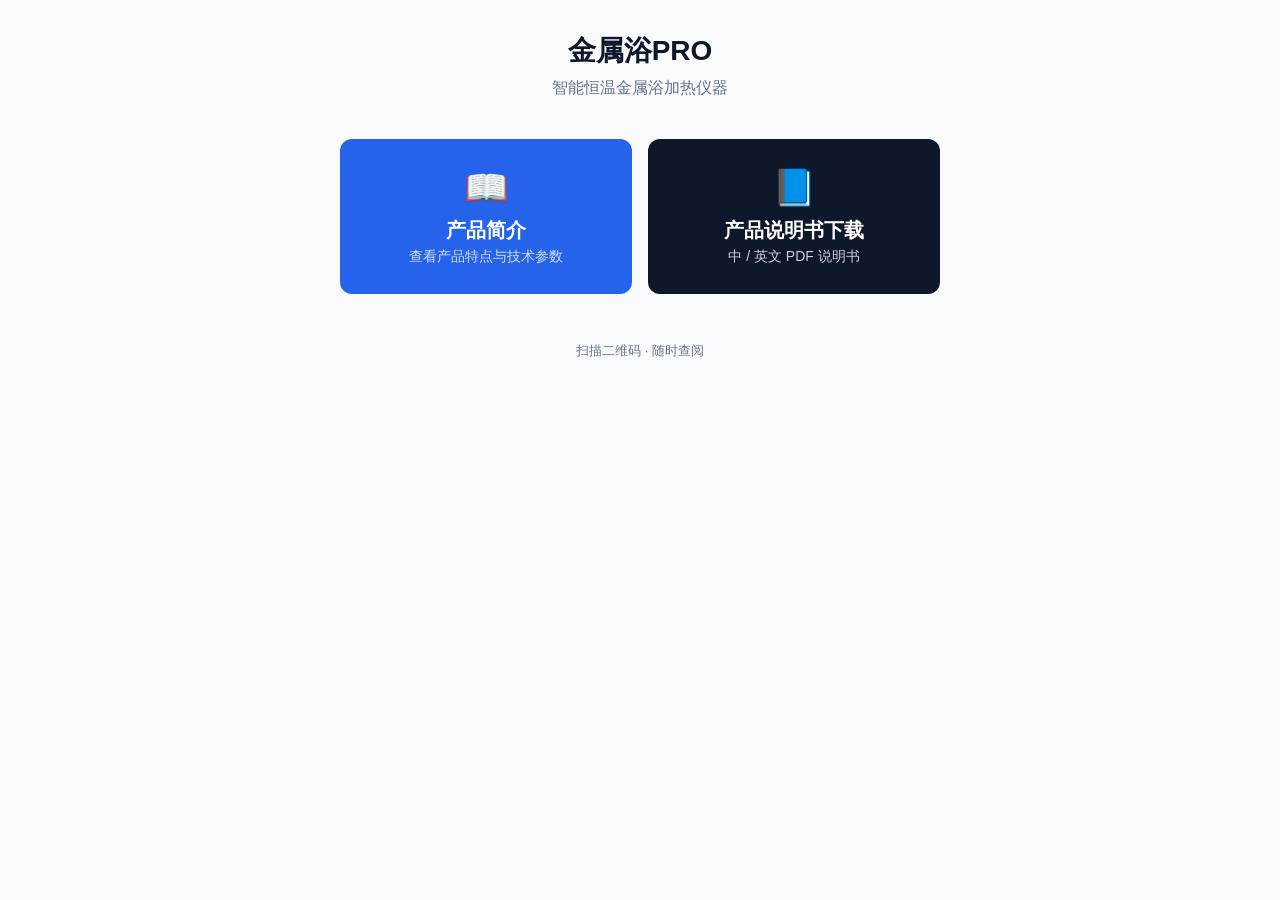
==== index.html @ ec044564 "初始提交：金属浴PRO产品手册网站 + 二维码" ====
<!DOCTYPE html>
<html lang="zh-CN">
<head>
  <meta charset="UTF-8">
  <meta name="viewport" content="width=device-width, initial-scale=1.0">
  <title>金属浴PRO · 产品手册</title>
  <link rel="stylesheet" href="style.css">
</head>
<body>
  <div class="container">
    <header>
      <h1>金属浴PRO</h1>
      <p class="subtitle">智能恒温金属浴加热仪器</p>
    </header>

    <main class="hero">
      <a href="intro.html" class="btn btn-primary">
        <span class="btn-icon">📖</span>
        <span class="btn-text">产品简介</span>
        <span class="btn-desc">查看产品特点与技术参数</span>
      </a>
      <a href="manuals.html" class="btn btn-secondary">
        <span class="btn-icon">📘</span>
        <span class="btn-text">产品说明书下载</span>
        <span class="btn-desc">中 / 英文 PDF 说明书</span>
      </a>
    </main>

    <footer>
      <p>扫描二维码 · 随时查阅</p>
    </footer>
  </div>
</body>
</html>
---- style.css ----
* {
  margin: 0;
  padding: 0;
  box-sizing: border-box;
}

:root {
  --primary: #2563eb;
  --primary-hover: #1d4ed8;
  --secondary: #0f172a;
  --bg: #f8fafc;
  --card-bg: #ffffff;
  --text: #1e293b;
  --text-muted: #64748b;
  --border: #e2e8f0;
  --radius: 12px;
}

body {
  font-family: -apple-system, BlinkMacSystemFont, "Segoe UI", "PingFang SC",
    "Hiragino Sans GB", "Microsoft YaHei", sans-serif;
  background: var(--bg);
  color: var(--text);
  min-height: 100vh;
  -webkit-font-smoothing: antialiased;
}

.container {
  max-width: 640px;
  margin: 0 auto;
  padding: 32px 20px 48px;
}

header {
  text-align: center;
  margin-bottom: 40px;
}

header h1 {
  font-size: 28px;
  font-weight: 700;
  color: var(--secondary);
  margin-bottom: 8px;
}

.subtitle {
  font-size: 16px;
  color: var(--text-muted);
}

.back-link {
  display: inline-block;
  font-size: 15px;
  color: var(--primary);
  text-decoration: none;
  margin-bottom: 16px;
}

.back-link:hover {
  text-decoration: underline;
}

.hero {
  display: flex;
  flex-direction: column;
  gap: 16px;
}

.btn {
  display: flex;
  flex-direction: column;
  align-items: center;
  justify-content: center;
  padding: 28px 20px;
  border-radius: var(--radius);
  text-decoration: none;
  text-align: center;
  transition: transform 0.15s, box-shadow 0.15s;
  cursor: pointer;
  border: none;
  font-family: inherit;
  width: 100%;
}

.btn:active {
  transform: scale(0.98);
}

.btn-primary {
  background: var(--primary);
  color: #fff;
}

.btn-primary:hover {
  background: var(--primary-hover);
}

.btn-secondary {
  background: var(--secondary);
  color: #fff;
}

.btn-secondary:hover {
  background: #1e293b;
}

.btn-outline {
  background: transparent;
  color: var(--primary);
  border: 2px solid var(--primary);
}

.btn-outline:hover {
  background: #eff6ff;
}

.btn-icon {
  font-size: 36px;
  margin-bottom: 8px;
}

.btn-text {
  font-size: 20px;
  font-weight: 600;
  margin-bottom: 4px;
}

.btn-desc {
  font-size: 14px;
  opacity: 0.8;
}

.content {
  display: flex;
  flex-direction: column;
  gap: 20px;
}

.feature-list {
  display: flex;
  flex-direction: column;
  gap: 12px;
}

.feature-item {
  background: var(--card-bg);
  border: 1px solid var(--border);
  border-radius: var(--radius);
  padding: 20px;
}

.feature-item h3 {
  font-size: 17px;
  font-weight: 600;
  margin-bottom: 6px;
  color: var(--secondary);
}

.feature-item p {
  font-size: 14px;
  color: var(--text-muted);
  line-height: 1.6;
}

.params {
  background: var(--card-bg);
  border: 1px solid var(--border);
  border-radius: var(--radius);
  padding: 20px;
}

.params h2 {
  font-size: 18px;
  font-weight: 600;
  margin-bottom: 12px;
}

.params table {
  width: 100%;
  border-collapse: collapse;
}

.params td {
  padding: 10px 0;
  font-size: 14px;
  border-bottom: 1px solid var(--border);
}

.params td:first-child {
  color: var(--text-muted);
  width: 40%;
}

.params tr:last-child td {
  border-bottom: none;
}

.action-bar {
  margin-top: 8px;
}

.action-bar .btn {
  flex-direction: row;
  gap: 8px;
  padding: 18px 20px;
}

.manual-card {
  background: var(--card-bg);
  border: 1px solid var(--border);
  border-radius: var(--radius);
  padding: 24px;
}

.manual-header {
  margin-bottom: 16px;
}

.manual-header h2 {
  font-size: 20px;
  font-weight: 600;
  margin-bottom: 4px;
}

.file-info {
  font-size: 13px;
  color: var(--text-muted);
}

.manual-actions {
  display: flex;
  gap: 12px;
}

.manual-actions .btn {
  flex: 1;
  flex-direction: row;
  padding: 14px 16px;
  font-size: 15px;
  font-weight: 500;
}

footer {
  text-align: center;
  margin-top: 48px;
  font-size: 13px;
  color: var(--text-muted);
}

@media (min-width: 640px) {
  .hero {
    flex-direction: row;
  }

  .hero .btn {
    flex: 1;
  }
}
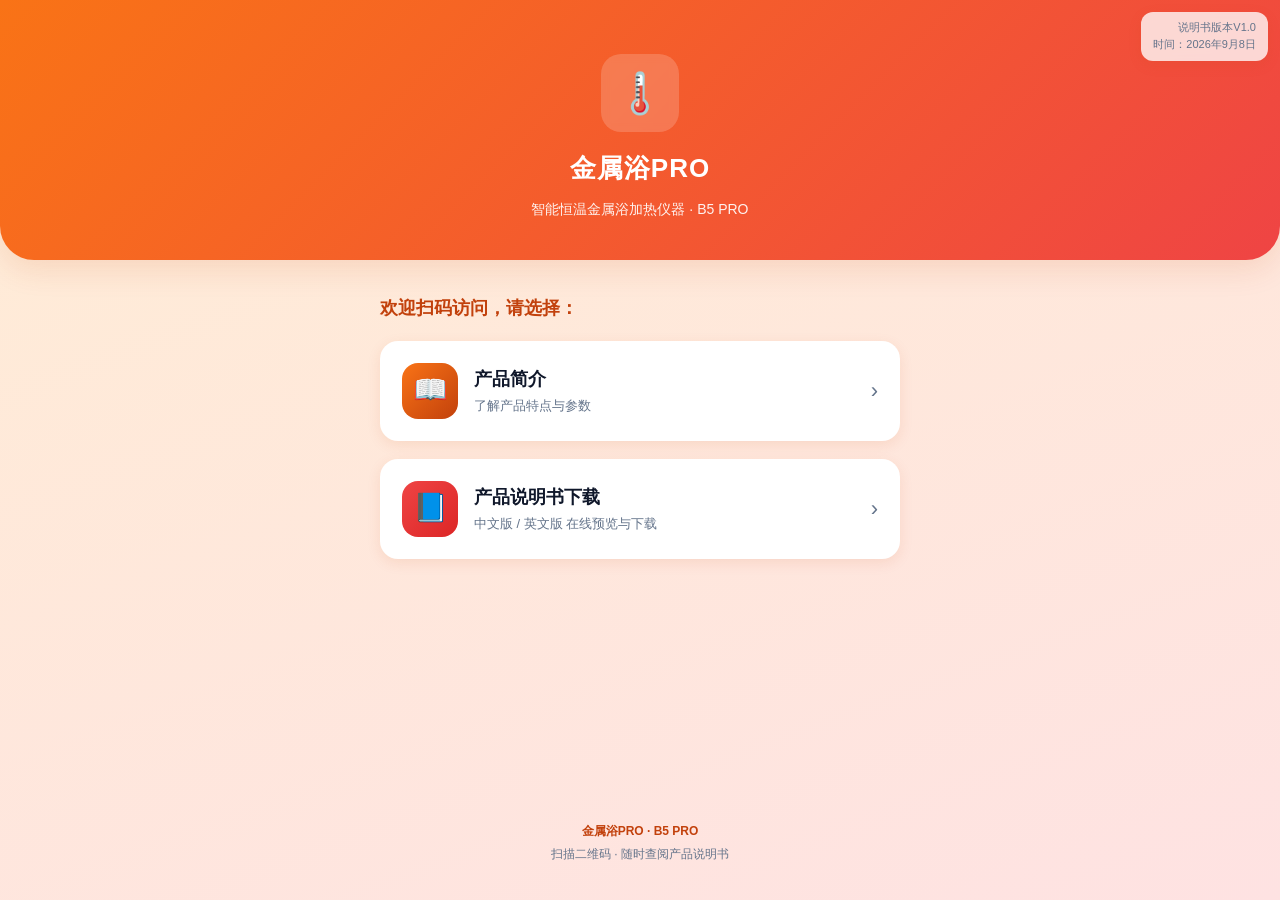
==== commit a57ff83c: "产品手册页面改版为卡片式新风格并标注说明书版本V1.0" ====
--- a/index.html
+++ b/index.html
@@ -1,34 +1,44 @@
 <!DOCTYPE html>
 <html lang="zh-CN">
 <head>
-  <meta charset="UTF-8">
-  <meta name="viewport" content="width=device-width, initial-scale=1.0">
-  <title>金属浴PRO · 产品手册</title>
-  <link rel="stylesheet" href="style.css">
+<meta charset="UTF-8">
+<meta name="viewport" content="width=device-width,initial-scale=1,maximum-scale=1,user-scalable=no">
+<title>金属浴PRO · 产品手册</title>
+<link rel="stylesheet" href="style.css">
 </head>
 <body>
-  <div class="container">
-    <header>
-      <h1>金属浴PRO</h1>
-      <p class="subtitle">智能恒温金属浴加热仪器</p>
-    </header>
+  <header class="hero">
+    <div class="logo">🌡️</div>
+    <h1>金属浴PRO</h1>
+    <p>智能恒温金属浴加热仪器 · B5 PRO</p>
+  </header>
 
-    <main class="hero">
-      <a href="intro.html" class="btn btn-primary">
-        <span class="btn-icon">📖</span>
-        <span class="btn-text">产品简介</span>
-        <span class="btn-desc">查看产品特点与技术参数</span>
+  <main class="wrap">
+    <section class="section">
+      <h2>欢迎扫码访问，请选择：</h2>
+
+      <a class="btn" href="intro.html">
+        <span class="ico intro">📖</span>
+        <span class="txt"><strong>产品简介</strong><span>了解产品特点与参数</span></span>
+        <span class="arrow">›</span>
       </a>
-      <a href="manuals.html" class="btn btn-secondary">
-        <span class="btn-icon">📘</span>
-        <span class="btn-text">产品说明书下载</span>
-        <span class="btn-desc">中 / 英文 PDF 说明书</span>
+
+      <a class="btn" href="manuals.html">
+        <span class="ico manual">📘</span>
+        <span class="txt"><strong>产品说明书下载</strong><span>中文版 / 英文版 在线预览与下载</span></span>
+        <span class="arrow">›</span>
       </a>
-    </main>
+    </section>
+  </main>
 
-    <footer>
-      <p>扫描二维码 · 随时查阅</p>
-    </footer>
+  <footer class="footer">
+    <div class="brand">金属浴PRO · B5 PRO</div>
+    <div>扫描二维码 · 随时查阅产品说明书</div>
+  </footer>
+
+  <div class="version-stamp">
+    <span>说明书版本V1.0</span>
+    <span>时间：2026年9月8日</span>
   </div>
 </body>
 </html>
--- a/style.css
+++ b/style.css
@@ -1,258 +1,137 @@
-* {
-  margin: 0;
-  padding: 0;
-  box-sizing: border-box;
+/* 金属浴PRO 产品手册站点样式（参考涡旋仪风格 · 暖色系） */
+:root{
+  --primary:#f97316;
+  --primary-dark:#c2410c;
+  --accent:#ef4444;
+  --bg:#fff7ed;
+  --card:#ffffff;
+  --text:#0f172a;
+  --muted:#64748b;
+  --radius:18px;
+  --shadow:0 10px 30px rgba(194,65,12,.12);
+  --shadow-sm:0 4px 14px rgba(194,65,12,.10);
 }
+*{box-sizing:border-box;margin:0;padding:0}
+html,body{height:100%}
+body{
+  font-family:"PingFang SC","Microsoft YaHei","Helvetica Neue",sans-serif;
+  color:var(--text);
+  background:linear-gradient(160deg,#ffedd5 0%,#fee2e2 100%);
+  min-height:100%;
+  display:flex;flex-direction:column;
+  line-height:1.6;
+}
+.wrap{max-width:560px;margin:0 auto;width:100%;padding:0 20px;flex:1}
 
-:root {
-  --primary: #2563eb;
-  --primary-hover: #1d4ed8;
-  --secondary: #0f172a;
-  --bg: #f8fafc;
-  --card-bg: #ffffff;
-  --text: #1e293b;
-  --text-muted: #64748b;
-  --border: #e2e8f0;
-  --radius: 12px;
+/* 顶部 */
+.hero{
+  background:linear-gradient(135deg,var(--primary) 0%,var(--accent) 100%);
+  color:#fff;padding:54px 24px 40px;text-align:center;
+  border-bottom-left-radius:34px;border-bottom-right-radius:34px;
+  box-shadow:var(--shadow);
 }
+.hero .logo{
+  width:78px;height:78px;margin:0 auto 16px;border-radius:20px;
+  background:rgba(255,255,255,.18);display:flex;align-items:center;justify-content:center;
+  font-size:40px;backdrop-filter:blur(4px);
+}
+.hero h1{font-size:26px;font-weight:700;letter-spacing:1px}
+.hero p{margin-top:8px;font-size:14px;opacity:.92}
 
-body {
-  font-family: -apple-system, BlinkMacSystemFont, "Segoe UI", "PingFang SC",
-    "Hiragino Sans GB", "Microsoft YaHei", sans-serif;
-  background: var(--bg);
-  color: var(--text);
-  min-height: 100vh;
-  -webkit-font-smoothing: antialiased;
+/* 主体 */
+.section{padding:34px 0 10px}
+.section h2{font-size:18px;margin-bottom:18px;color:var(--primary-dark)}
+
+/* 大按钮 */
+.btn{
+  display:flex;align-items:center;gap:16px;
+  width:100%;padding:22px 22px;margin-bottom:18px;
+  background:var(--card);border:none;border-radius:var(--radius);
+  box-shadow:var(--shadow-sm);text-decoration:none;color:var(--text);
+  cursor:pointer;transition:transform .15s ease,box-shadow .15s ease;
+  text-align:left;
 }
+.btn:hover,.btn:active{transform:translateY(-3px);box-shadow:var(--shadow)}
+.btn .ico{
+  flex:0 0 56px;width:56px;height:56px;border-radius:16px;
+  display:flex;align-items:center;justify-content:center;font-size:28px;color:#fff;
+}
+.btn .ico.intro{background:linear-gradient(135deg,#f97316,#c2410c)}
+.btn .ico.manual{background:linear-gradient(135deg,#ef4444,#dc2626)}
+.btn .txt strong{display:block;font-size:18px;font-weight:600}
+.btn .txt span{display:block;font-size:13px;color:var(--muted);margin-top:2px}
+.btn .arrow{margin-left:auto;color:var(--muted);font-size:22px}
 
-.container {
-  max-width: 640px;
-  margin: 0 auto;
-  padding: 32px 20px 48px;
+/* 返回栏 */
+.topbar{
+  display:flex;align-items:center;gap:12px;
+  padding:16px 20px;position:sticky;top:0;background:rgba(255,255,255,.85);
+  backdrop-filter:blur(8px);border-bottom:1px solid #fde2d5;z-index:10;
 }
+.topbar a.back{
+  color:var(--primary-dark);text-decoration:none;font-size:15px;font-weight:600;
+  display:flex;align-items:center;gap:4px;
+}
+.topbar .title{font-size:17px;font-weight:700}
 
-header {
-  text-align: center;
-  margin-bottom: 40px;
+/* 卡片 */
+.card{
+  background:var(--card);border-radius:var(--radius);padding:24px;
+  box-shadow:var(--shadow-sm);margin-bottom:18px;
 }
+.card h3{font-size:17px;margin-bottom:10px;color:var(--primary-dark)}
+.card p{font-size:14px;color:var(--muted);margin-bottom:10px}
+.features{list-style:none;margin:14px 0 0}
+.features li{
+  display:flex;gap:10px;padding:10px 0;border-bottom:1px dashed #fde2d5;
+  font-size:14px;
+}
+.features li:last-child{border-bottom:none}
+.features li .dot{color:var(--accent);font-weight:700}
 
-header h1 {
-  font-size: 28px;
-  font-weight: 700;
-  color: var(--secondary);
-  margin-bottom: 8px;
+/* 技术参数表 */
+.param-table{width:100%;border-collapse:collapse;font-size:14px;margin-top:8px}
+.param-table td{padding:10px 8px;border-bottom:1px dashed #fde2d5}
+.param-table tr:last-child td{border-bottom:none}
+.param-table td:first-child{color:var(--muted);width:38%}
+.param-table td:last-child{font-weight:600}
+
+/* 说明书卡片 */
+.manual-card{
+  background:var(--card);border-radius:var(--radius);padding:24px;
+  box-shadow:var(--shadow-sm);margin-bottom:18px;
 }
+.manual-card .head{display:flex;align-items:center;gap:14px;margin-bottom:18px}
+.manual-card .badge{
+  width:50px;height:50px;border-radius:14px;display:flex;align-items:center;justify-content:center;
+  font-size:22px;color:#fff;flex:0 0 50px;
+}
+.manual-card .badge.zh{background:linear-gradient(135deg,#f97316,#c2410c)}
+.manual-card .badge.en{background:linear-gradient(135deg,#0ea5e9,#0369a1)}
+.manual-card .head strong{display:block;font-size:17px}
+.manual-card .head span{font-size:13px;color:var(--muted)}
+.manual-card .actions{display:flex;gap:12px}
+.manual-card .actions a{
+  flex:1;text-align:center;padding:14px;border-radius:14px;text-decoration:none;
+  font-size:15px;font-weight:600;transition:transform .15s ease;
+}
+.manual-card .actions a:active{transform:scale(.97)}
+.manual-card .actions .preview{background:#ffedd5;color:var(--primary-dark)}
+.manual-card .actions .download{background:linear-gradient(135deg,var(--primary),var(--primary-dark));color:#fff}
 
-.subtitle {
-  font-size: 16px;
-  color: var(--text-muted);
+/* 页脚 */
+.footer{
+  text-align:center;padding:28px 20px 36px;color:var(--muted);font-size:12px;
 }
+.footer .brand{font-weight:600;color:var(--primary-dark);margin-bottom:4px}
 
-.back-link {
-  display: inline-block;
-  font-size: 15px;
-  color: var(--primary);
-  text-decoration: none;
-  margin-bottom: 16px;
+/* 右上角版本标识 */
+.version-stamp{
+  position:fixed;right:12px;top:12px;z-index:20;
+  display:flex;flex-direction:column;align-items:flex-end;gap:2px;
+  padding:8px 12px;border-radius:12px;text-align:right;
+  background:rgba(255,255,255,.78);
+  -webkit-backdrop-filter:blur(6px);backdrop-filter:blur(6px);
+  box-shadow:var(--shadow-sm);
+  font-size:11px;color:var(--muted);line-height:1.4;
 }
-
-.back-link:hover {
-  text-decoration: underline;
-}
-
-.hero {
-  display: flex;
-  flex-direction: column;
-  gap: 16px;
-}
-
-.btn {
-  display: flex;
-  flex-direction: column;
-  align-items: center;
-  justify-content: center;
-  padding: 28px 20px;
-  border-radius: var(--radius);
-  text-decoration: none;
-  text-align: center;
-  transition: transform 0.15s, box-shadow 0.15s;
-  cursor: pointer;
-  border: none;
-  font-family: inherit;
-  width: 100%;
-}
-
-.btn:active {
-  transform: scale(0.98);
-}
-
-.btn-primary {
-  background: var(--primary);
-  color: #fff;
-}
-
-.btn-primary:hover {
-  background: var(--primary-hover);
-}
-
-.btn-secondary {
-  background: var(--secondary);
-  color: #fff;
-}
-
-.btn-secondary:hover {
-  background: #1e293b;
-}
-
-.btn-outline {
-  background: transparent;
-  color: var(--primary);
-  border: 2px solid var(--primary);
-}
-
-.btn-outline:hover {
-  background: #eff6ff;
-}
-
-.btn-icon {
-  font-size: 36px;
-  margin-bottom: 8px;
-}
-
-.btn-text {
-  font-size: 20px;
-  font-weight: 600;
-  margin-bottom: 4px;
-}
-
-.btn-desc {
-  font-size: 14px;
-  opacity: 0.8;
-}
-
-.content {
-  display: flex;
-  flex-direction: column;
-  gap: 20px;
-}
-
-.feature-list {
-  display: flex;
-  flex-direction: column;
-  gap: 12px;
-}
-
-.feature-item {
-  background: var(--card-bg);
-  border: 1px solid var(--border);
-  border-radius: var(--radius);
-  padding: 20px;
-}
-
-.feature-item h3 {
-  font-size: 17px;
-  font-weight: 600;
-  margin-bottom: 6px;
-  color: var(--secondary);
-}
-
-.feature-item p {
-  font-size: 14px;
-  color: var(--text-muted);
-  line-height: 1.6;
-}
-
-.params {
-  background: var(--card-bg);
-  border: 1px solid var(--border);
-  border-radius: var(--radius);
-  padding: 20px;
-}
-
-.params h2 {
-  font-size: 18px;
-  font-weight: 600;
-  margin-bottom: 12px;
-}
-
-.params table {
-  width: 100%;
-  border-collapse: collapse;
-}
-
-.params td {
-  padding: 10px 0;
-  font-size: 14px;
-  border-bottom: 1px solid var(--border);
-}
-
-.params td:first-child {
-  color: var(--text-muted);
-  width: 40%;
-}
-
-.params tr:last-child td {
-  border-bottom: none;
-}
-
-.action-bar {
-  margin-top: 8px;
-}
-
-.action-bar .btn {
-  flex-direction: row;
-  gap: 8px;
-  padding: 18px 20px;
-}
-
-.manual-card {
-  background: var(--card-bg);
-  border: 1px solid var(--border);
-  border-radius: var(--radius);
-  padding: 24px;
-}
-
-.manual-header {
-  margin-bottom: 16px;
-}
-
-.manual-header h2 {
-  font-size: 20px;
-  font-weight: 600;
-  margin-bottom: 4px;
-}
-
-.file-info {
-  font-size: 13px;
-  color: var(--text-muted);
-}
-
-.manual-actions {
-  display: flex;
-  gap: 12px;
-}
-
-.manual-actions .btn {
-  flex: 1;
-  flex-direction: row;
-  padding: 14px 16px;
-  font-size: 15px;
-  font-weight: 500;
-}
-
-footer {
-  text-align: center;
-  margin-top: 48px;
-  font-size: 13px;
-  color: var(--text-muted);
-}
-
-@media (min-width: 640px) {
-  .hero {
-    flex-direction: row;
-  }
-
-  .hero .btn {
-    flex: 1;
-  }
-}
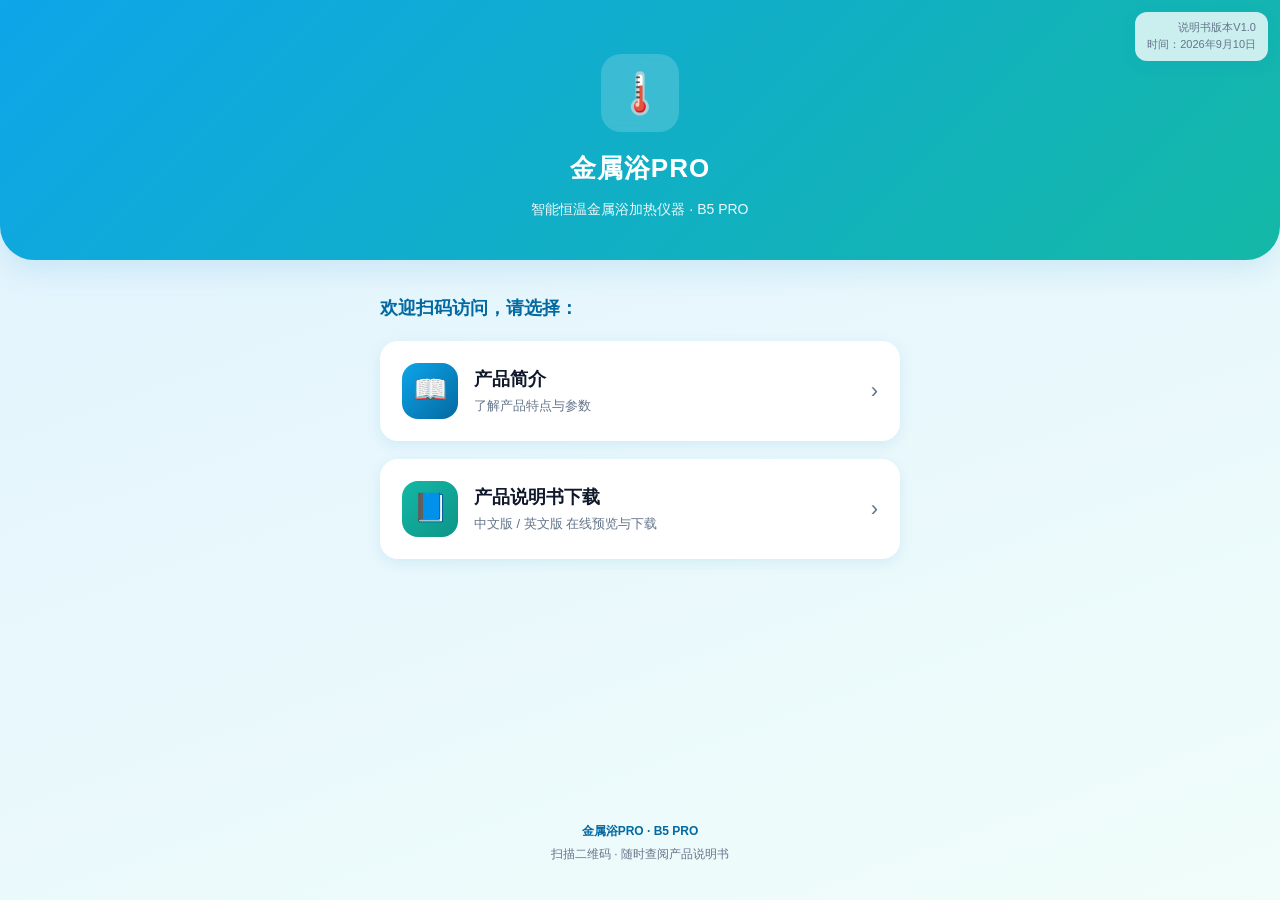
==== commit 497ee287: "首页说明书日期标注同步为20260910版" ====
--- a/index.html
+++ b/index.html
@@ -38,7 +38,7 @@
 
   <div class="version-stamp">
     <span>说明书版本V1.0</span>
-    <span>时间：2026年9月8日</span>
+    <span>时间：2026年9月10日</span>
   </div>
 </body>
 </html>
--- a/style.css
+++ b/style.css
@@ -1,22 +1,22 @@
-/* 金属浴PRO 产品手册站点样式（参考涡旋仪风格 · 暖色系） */
+/* 金属浴PRO 产品手册站点样式（参考涡旋仪风格与色系） */
 :root{
-  --primary:#f97316;
-  --primary-dark:#c2410c;
-  --accent:#ef4444;
-  --bg:#fff7ed;
+  --primary:#0ea5e9;
+  --primary-dark:#0369a1;
+  --accent:#14b8a6;
+  --bg:#f0f9ff;
   --card:#ffffff;
   --text:#0f172a;
   --muted:#64748b;
   --radius:18px;
-  --shadow:0 10px 30px rgba(194,65,12,.12);
-  --shadow-sm:0 4px 14px rgba(194,65,12,.10);
+  --shadow:0 10px 30px rgba(2,132,199,.12);
+  --shadow-sm:0 4px 14px rgba(2,132,199,.10);
 }
 *{box-sizing:border-box;margin:0;padding:0}
 html,body{height:100%}
 body{
   font-family:"PingFang SC","Microsoft YaHei","Helvetica Neue",sans-serif;
   color:var(--text);
-  background:linear-gradient(160deg,#ffedd5 0%,#fee2e2 100%);
+  background:linear-gradient(160deg,#e0f2fe 0%,#f0fdfa 100%);
   min-height:100%;
   display:flex;flex-direction:column;
   line-height:1.6;
@@ -56,8 +56,8 @@
   flex:0 0 56px;width:56px;height:56px;border-radius:16px;
   display:flex;align-items:center;justify-content:center;font-size:28px;color:#fff;
 }
-.btn .ico.intro{background:linear-gradient(135deg,#f97316,#c2410c)}
-.btn .ico.manual{background:linear-gradient(135deg,#ef4444,#dc2626)}
+.btn .ico.intro{background:linear-gradient(135deg,#0ea5e9,#0369a1)}
+.btn .ico.manual{background:linear-gradient(135deg,#14b8a6,#0d9488)}
 .btn .txt strong{display:block;font-size:18px;font-weight:600}
 .btn .txt span{display:block;font-size:13px;color:var(--muted);margin-top:2px}
 .btn .arrow{margin-left:auto;color:var(--muted);font-size:22px}
@@ -66,7 +66,7 @@
 .topbar{
   display:flex;align-items:center;gap:12px;
   padding:16px 20px;position:sticky;top:0;background:rgba(255,255,255,.85);
-  backdrop-filter:blur(8px);border-bottom:1px solid #fde2d5;z-index:10;
+  backdrop-filter:blur(8px);border-bottom:1px solid #e2e8f0;z-index:10;
 }
 .topbar a.back{
   color:var(--primary-dark);text-decoration:none;font-size:15px;font-weight:600;
@@ -83,7 +83,7 @@
 .card p{font-size:14px;color:var(--muted);margin-bottom:10px}
 .features{list-style:none;margin:14px 0 0}
 .features li{
-  display:flex;gap:10px;padding:10px 0;border-bottom:1px dashed #fde2d5;
+  display:flex;gap:10px;padding:10px 0;border-bottom:1px dashed #e2e8f0;
   font-size:14px;
 }
 .features li:last-child{border-bottom:none}
@@ -91,7 +91,7 @@
 
 /* 技术参数表 */
 .param-table{width:100%;border-collapse:collapse;font-size:14px;margin-top:8px}
-.param-table td{padding:10px 8px;border-bottom:1px dashed #fde2d5}
+.param-table td{padding:10px 8px;border-bottom:1px dashed #e2e8f0}
 .param-table tr:last-child td{border-bottom:none}
 .param-table td:first-child{color:var(--muted);width:38%}
 .param-table td:last-child{font-weight:600}
@@ -106,7 +106,7 @@
   width:50px;height:50px;border-radius:14px;display:flex;align-items:center;justify-content:center;
   font-size:22px;color:#fff;flex:0 0 50px;
 }
-.manual-card .badge.zh{background:linear-gradient(135deg,#f97316,#c2410c)}
+.manual-card .badge.zh{background:linear-gradient(135deg,#f59e0b,#d97706)}
 .manual-card .badge.en{background:linear-gradient(135deg,#0ea5e9,#0369a1)}
 .manual-card .head strong{display:block;font-size:17px}
 .manual-card .head span{font-size:13px;color:var(--muted)}
@@ -116,7 +116,7 @@
   font-size:15px;font-weight:600;transition:transform .15s ease;
 }
 .manual-card .actions a:active{transform:scale(.97)}
-.manual-card .actions .preview{background:#ffedd5;color:var(--primary-dark)}
+.manual-card .actions .preview{background:#e0f2fe;color:var(--primary-dark)}
 .manual-card .actions .download{background:linear-gradient(135deg,var(--primary),var(--primary-dark));color:#fff}
 
 /* 页脚 */
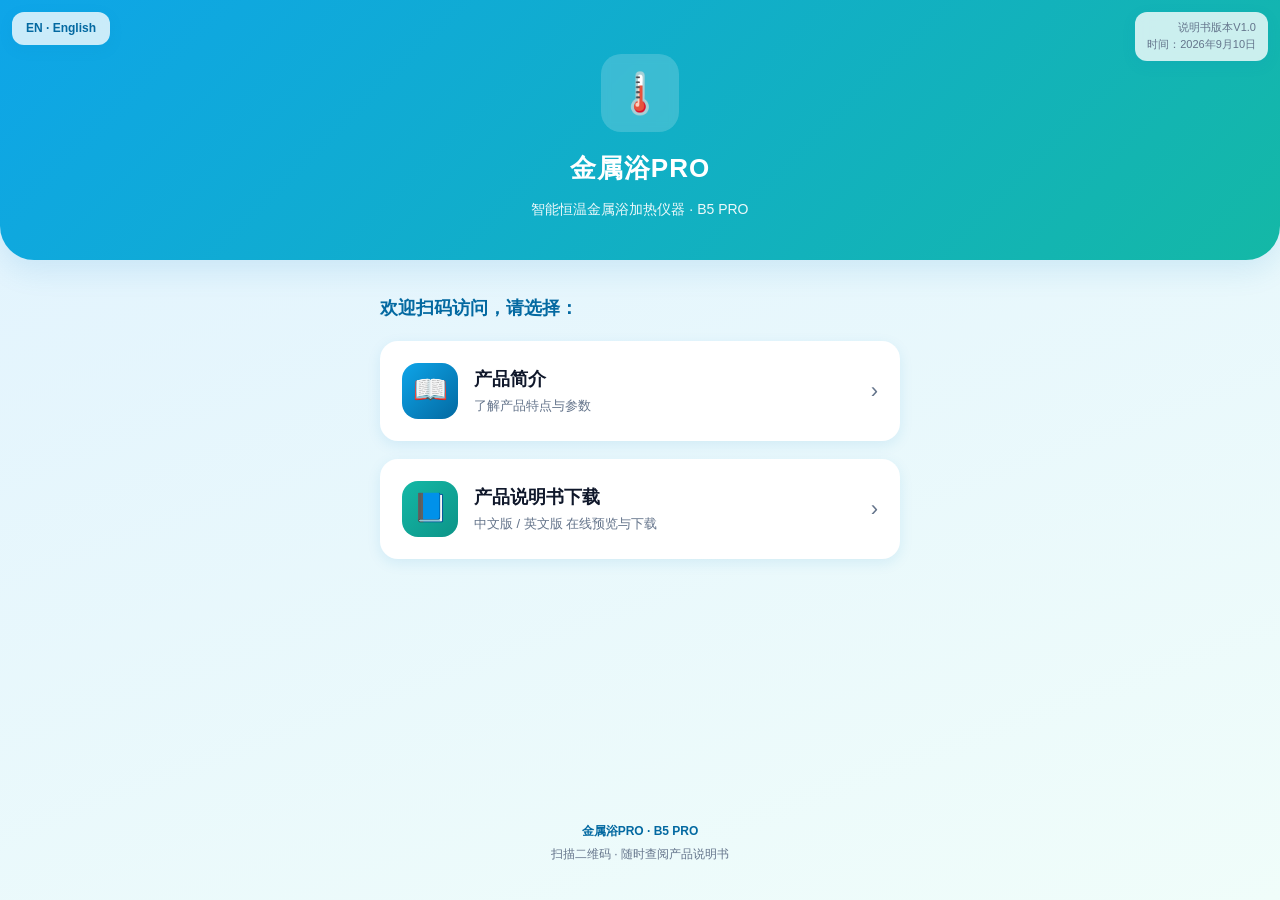
==== commit 830e091c: "新增英文版页面并添加中英文切换按钮" ====
--- a/index.html
+++ b/index.html
@@ -7,6 +7,8 @@
 <link rel="stylesheet" href="style.css">
 </head>
 <body>
+  <a class="lang-switch" href="index_en.html">EN · English</a>
+
   <header class="hero">
     <div class="logo">🌡️</div>
     <h1>金属浴PRO</h1>
--- a/style.css
+++ b/style.css
@@ -125,6 +125,19 @@
 }
 .footer .brand{font-weight:600;color:var(--primary-dark);margin-bottom:4px}
 
+/* 左上角中英文切换按钮 */
+.lang-switch{
+  position:fixed;left:12px;top:12px;z-index:20;
+  padding:8px 14px;border-radius:12px;
+  background:rgba(255,255,255,.78);
+  -webkit-backdrop-filter:blur(6px);backdrop-filter:blur(6px);
+  box-shadow:var(--shadow-sm);
+  font-size:12px;font-weight:600;color:var(--primary-dark);
+  text-decoration:none;line-height:1.4;
+  transition:transform .15s ease;
+}
+.lang-switch:hover{transform:translateY(-1px)}
+
 /* 右上角版本标识 */
 .version-stamp{
   position:fixed;right:12px;top:12px;z-index:20;
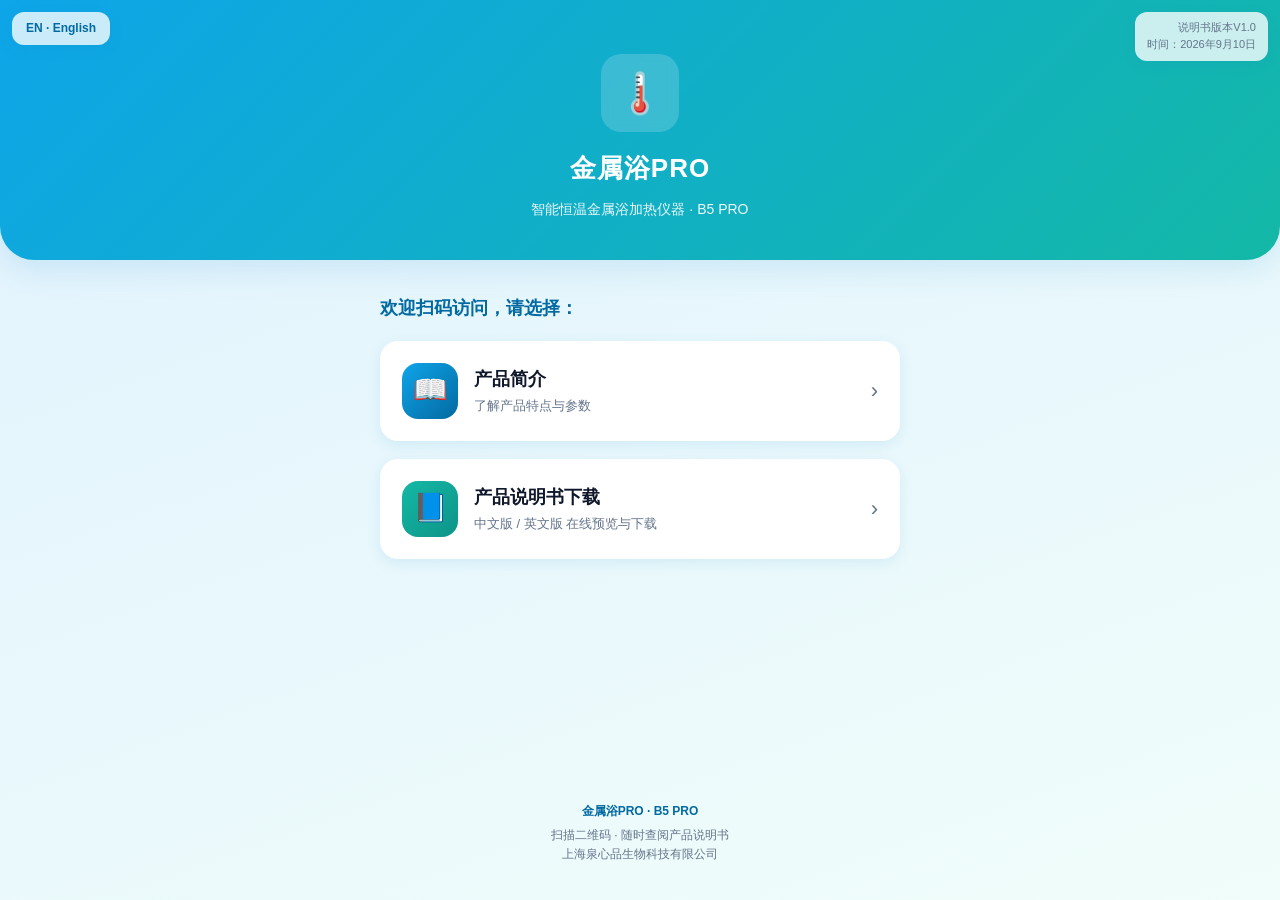
==== commit d5469d85: "中英文首页页脚添加公司名称" ====
--- a/index.html
+++ b/index.html
@@ -36,6 +36,7 @@
   <footer class="footer">
     <div class="brand">金属浴PRO · B5 PRO</div>
     <div>扫描二维码 · 随时查阅产品说明书</div>
+    <div>上海泉心品生物科技有限公司</div>
   </footer>
 
   <div class="version-stamp">
